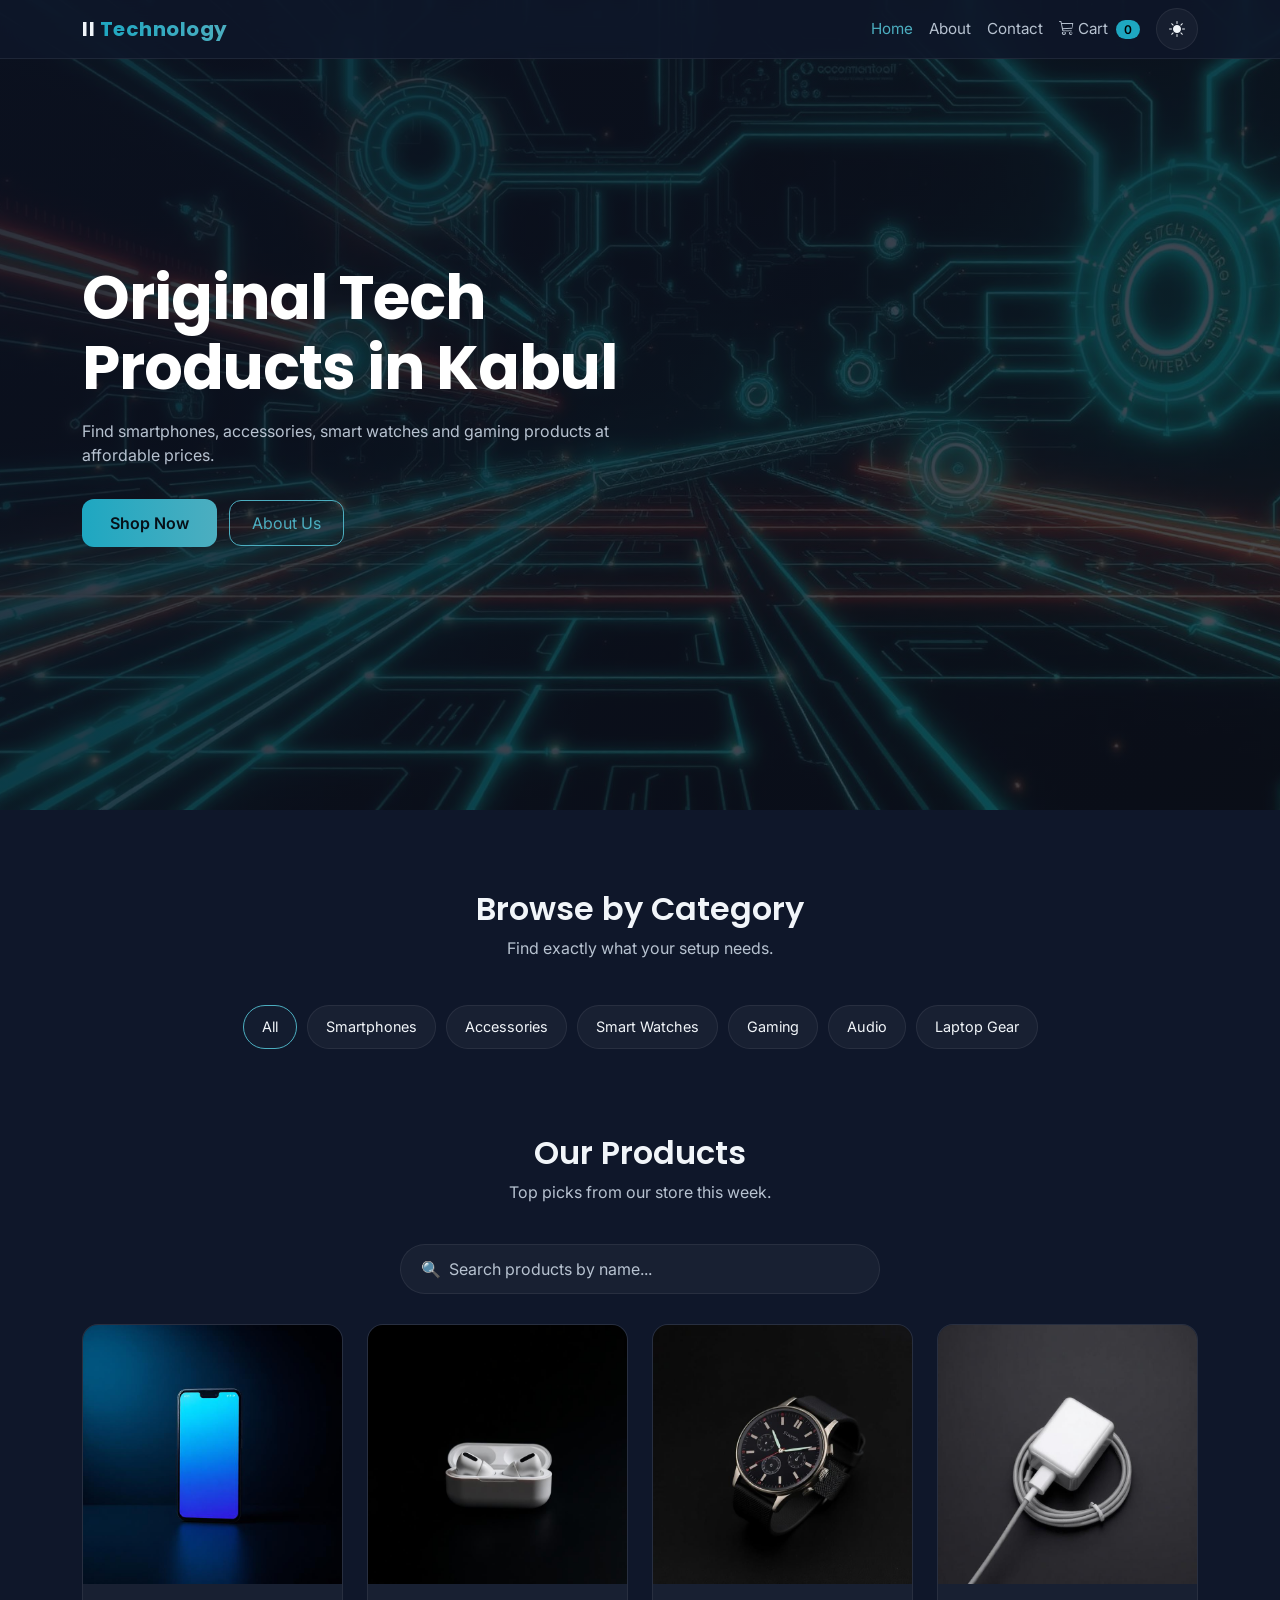
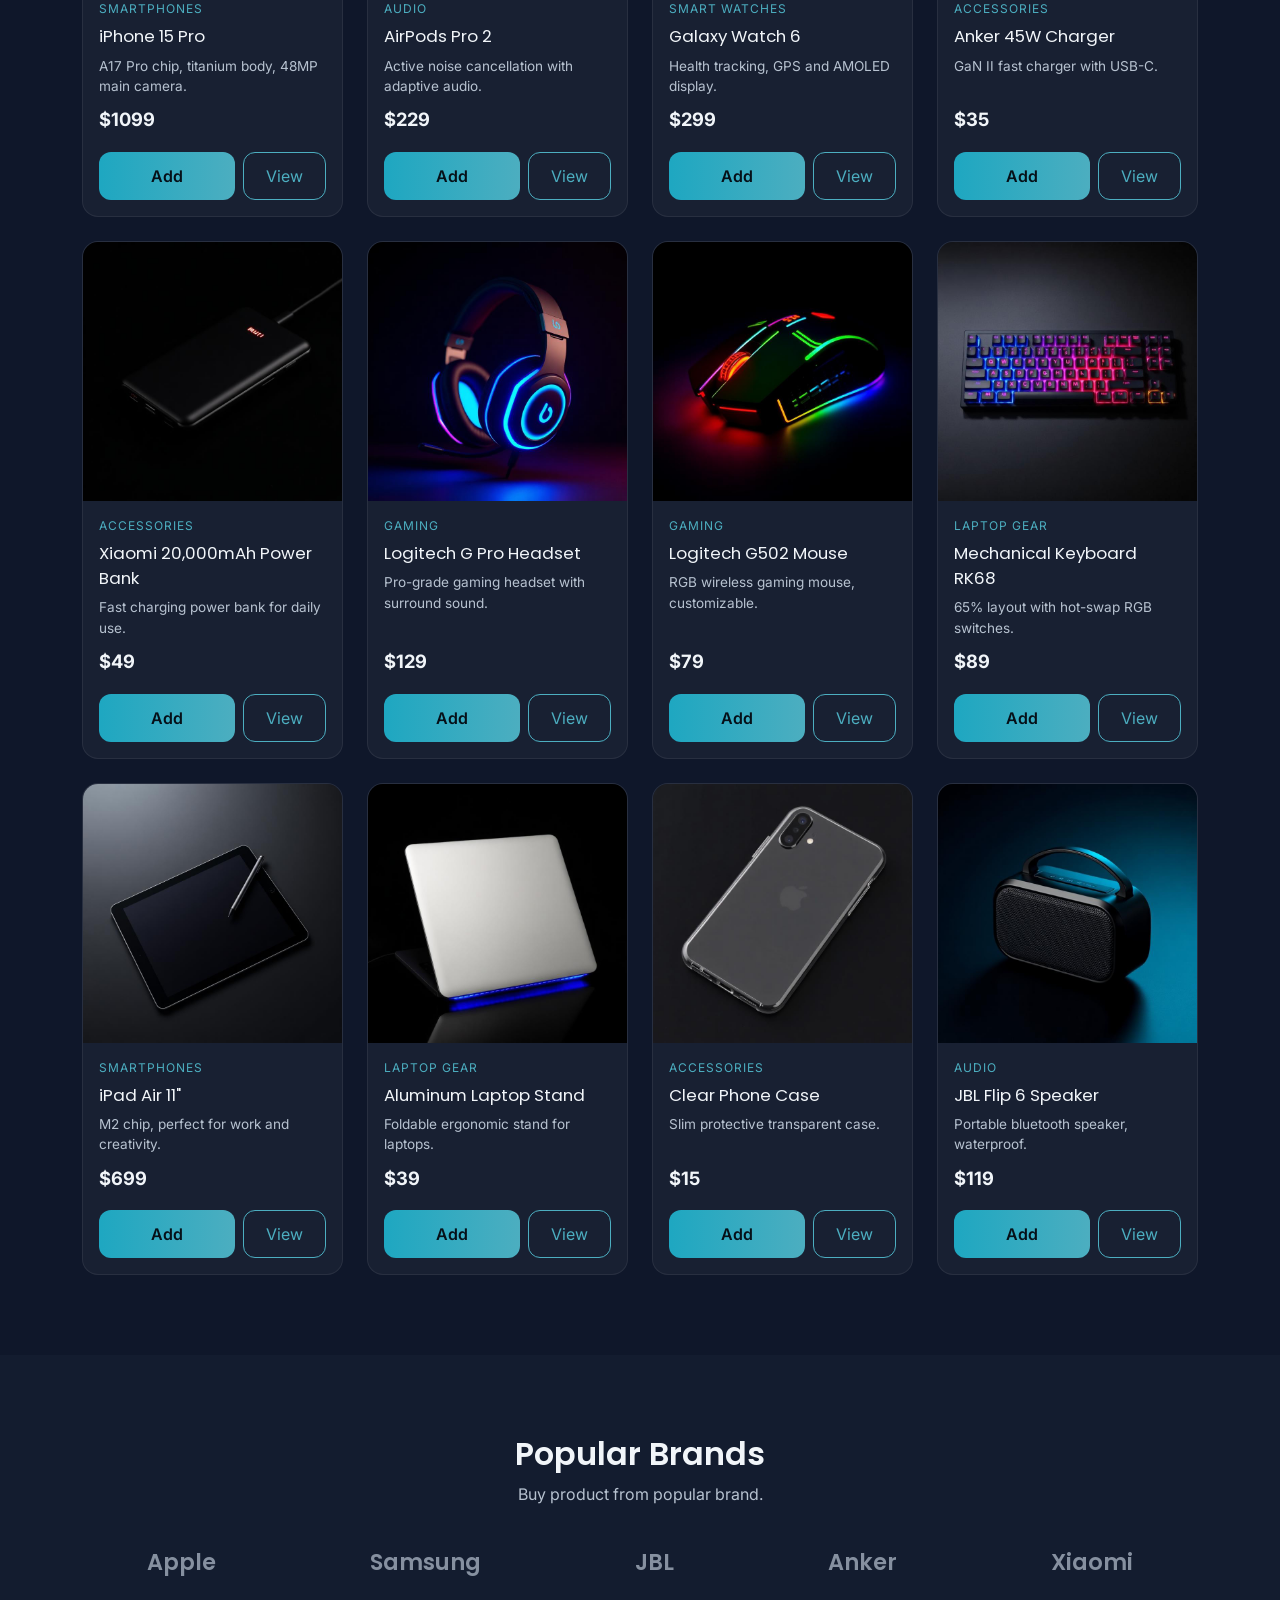
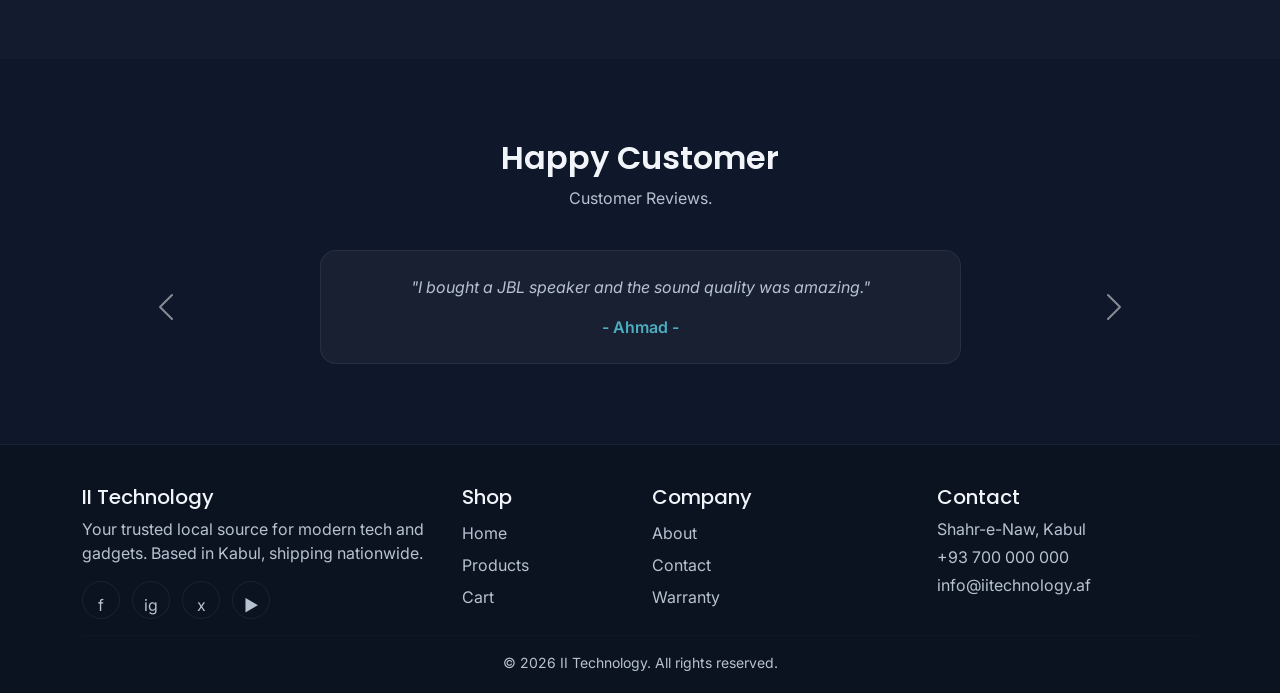
==== index.html @ 629fa8c8 "First version of iitech" ====
<!doctype html>
<html lang="en">
  <head>
    <meta charset="UTF-8" />
    <title>II Technology | Accessories Store</title>
    <meta
      name="description"
      content="II Technology - your local shop for smartphones, AirPods, smart watches, gaming gear and more."
    />
    <meta name="viewport" content="width=device-width, initial-scale=1" />

    <link
      href="https://cdn.jsdelivr.net/npm/bootstrap@5.3.2/dist/css/bootstrap.min.css"
      rel="stylesheet"
    />
    <link
      href="https://fonts.googleapis.com/css2?family=Poppins:wght@400;500;600;700&family=Inter:wght@400;500;600&display=swap"
      rel="stylesheet"
    />
    <link
      rel="stylesheet"
      href="https://cdn.jsdelivr.net/npm/bootstrap-icons@1.11.3/font/bootstrap-icons.min.css"
    />
    <link rel="stylesheet" href="css/style.css" />
  </head>
  <body>
    <!-- navbar -->
    <nav class="navbar navbar-expand-lg fixed-top">
      <div class="container">
        <a class="navbar-brand" href="index.html">II <span>Technology</span></a>
        <button
          class="navbar-toggler text-light"
          type="button"
          data-bs-toggle="collapse"
          data-bs-target="#navMain"
        >
          <span class="navbar-toggler-icon" style="filter: invert(1)"></span>
        </button>
        <div class="collapse navbar-collapse" id="navMain">
          <ul class="navbar-nav ms-auto align-items-lg-center">
            <li class="nav-item">
              <a class="nav-link active" href="index.html">Home</a>
            </li>
            <li class="nav-item">
              <a class="nav-link" href="about.html">About</a>
            </li>
            <li class="nav-item">
              <a class="nav-link" href="contact.html">Contact</a>
            </li>
            <li class="nav-item">
              <a class="nav-link" href="cart.html">
                <i class="bi bi-cart3"></i>
                Cart
                <span class="cart-badge cart-count">0</span>
              </a>
            </li>
            <li class="nav-item ms-lg-2">
              <button
                class="btn theme-toggle"
                id="themeToggle"
                title="Toggle theme"
              >
                <i class="bi bi-sun-fill"></i>
              </button>
            </li>
          </ul>
        </div>
      </div>
    </nav>

    <!-- hero -->
    <header class="hero">
      <div class="container position-relative">
        <div class="row align-items-center">
          <div class="col-lg-7">
            <h1 class="hero-title">Original Tech Products in Kabul</h1>
            <p class="hero-sub">
              Find smartphones, accessories, smart watches and gaming products
              at affordable prices.
            </p>
            <a href="#products" class="btn btn-glow pulse-anim mt-3"
              >Shop Now</a
            >
            <a href="about.html" class="btn btn-outline-neon mt-3 ms-2"
              >About Us</a
            >
          </div>
        </div>
      </div>
    </header>

    <!-- categories -->
    <section id="categories">
      <div class="container text-center">
        <h2 class="section-title">Browse by Category</h2>
        <p class="section-sub">Find exactly what your setup needs.</p>
        <div class="d-flex flex-wrap justify-content-center">
          <button class="cat-pill active" data-cat="All">All</button>
          <button class="cat-pill" data-cat="Smartphones">Smartphones</button>
          <button class="cat-pill" data-cat="Accessories">Accessories</button>
          <button class="cat-pill" data-cat="Smart Watches">
            Smart Watches
          </button>
          <button class="cat-pill" data-cat="Gaming">Gaming</button>
          <button class="cat-pill" data-cat="Audio">Audio</button>
          <button class="cat-pill" data-cat="Laptop Gear">Laptop Gear</button>
        </div>
      </div>
    </section>

    <!-- products -->
    <section id="products" style="padding-top: 0">
      <div class="container">
        <h2 class="section-title text-center">Our Products</h2>
        <p class="section-sub text-center">
          Top picks from our store this week.
        </p>

        <div class="search-wrap">
          <input
            type="text"
            id="searchInput"
            placeholder="🔍  Search products by name..."
          />
        </div>

        <div class="row g-4" id="productGrid"></div>
      </div>
    </section>

    <!-- brands -->
    <section style="background: var(--bg2)">
      <div class="container">
        <h2 class="section-title text-center">Popular Brands</h2>
        <p class="section-sub text-center">Buy product from popular brand.</p>
        <div class="brand-strip">
          <div class="brand">Apple</div>
          <div class="brand">Samsung</div>
          <div class="brand">JBL</div>
          <div class="brand">Anker</div>
          <div class="brand">Xiaomi</div>
        </div>
      </div>
    </section>

    <!-- testimonials carousel -->
    <section>
      <div class="container">
        <h2 class="section-title text-center">Happy Customer</h2>
        <p class="section-sub text-center">Customer Reviews.</p>

        <div id="reviewSlider" class="carousel slide" data-bs-ride="carousel">
          <div class="carousel-inner">
            <div class="carousel-item active">
              <div class="row justify-content-center">
                <div class="col-md-7">
                  <div class="testimonial text-center">
                    <p>
                      "I bought a JBL speaker and the sound quality was
                      amazing."
                    </p>
                    <div class="who">- Ahmad -</div>
                  </div>
                </div>
              </div>
            </div>
            <div class="carousel-item">
              <div class="row justify-content-center">
                <div class="col-md-7">
                  <div class="testimonial text-center">
                    <p>
                      "Honest shop, the staff actually knows what they sell.
                      Will buy again."
                    </p>
                    <div class="who">- Sara -</div>
                  </div>
                </div>
              </div>
            </div>
            <div class="carousel-item">
              <div class="row justify-content-center">
                <div class="col-md-7">
                  <div class="testimonial text-center">
                    <p>
                      "Honest shop, the staff actually knows what they sell."
                    </p>
                    <div class="who">- Bilal -</div>
                  </div>
                </div>
              </div>
            </div>
          </div>
          <button
            class="carousel-control-prev"
            type="button"
            data-bs-target="#reviewSlider"
            data-bs-slide="prev"
          >
            <span class="carousel-control-prev-icon"></span>
          </button>
          <button
            class="carousel-control-next"
            type="button"
            data-bs-target="#reviewSlider"
            data-bs-slide="next"
          >
            <span class="carousel-control-next-icon"></span>
          </button>
        </div>
      </div>
    </section>
    <!-- product modal -->
    <div class="modal fade" id="productModal" tabindex="-1">
      <div class="modal-dialog modal-lg modal-dialog-centered">
        <div
          class="modal-content"
          style="
            background: var(--bg2);
            color: var(--text);
            border: 1px solid var(--border);
          "
        >
          <div class="modal-header border-0">
            <h5 class="modal-title" id="modalName"></h5>
            <button
              type="button"
              class="btn-close btn-close-white"
              data-bs-dismiss="modal"
            ></button>
          </div>
          <div class="modal-body">
            <div class="row g-3">
              <div class="col-md-5">
                <img id="modalImg" alt="" class="img-fluid rounded" />
              </div>
              <div class="col-md-7">
                <div class="product-cat" id="modalCat"></div>
                <p class="mt-2" id="modalDesc"></p>
                <div class="product-price" id="modalPrice"></div>
                <button class="btn btn-glow" id="modalAdd">Add to Cart</button>
              </div>
            </div>
          </div>
        </div>
      </div>
    </div>

    <!-- footer -->
    <footer>
      <div class="container">
        <div class="row g-4">
          <div class="col-md-4">
            <h5>II Technology</h5>
            <p>
              Your trusted local source for modern tech and gadgets. Based in
              Kabul, shipping nationwide.
            </p>
            <div class="socials">
              <a href="#" aria-label="Facebook">f</a>
              <a href="#" aria-label="Instagram">ig</a>
              <a href="#" aria-label="Twitter">x</a>
              <a href="#" aria-label="YouTube">▶</a>
            </div>
          </div>
          <div class="col-md-2">
            <h5>Shop</h5>
            <a href="index.html">Home</a>
            <a href="index.html#products">Products</a>
            <a href="cart.html">Cart</a>
          </div>
          <div class="col-md-3">
            <h5>Company</h5>
            <a href="about.html">About</a>
            <a href="contact.html">Contact</a>
            <a href="#">Warranty</a>
          </div>
          <div class="col-md-3">
            <h5>Contact</h5>
            <p class="mb-1">Shahr-e-Naw, Kabul</p>
            <p class="mb-1">+93 700 000 000</p>
            <p>info@iitechnology.af</p>
          </div>
        </div>
        <hr style="border-color: var(--border)" />
        <p class="text-center small mb-0">
          © 2026 II Technology. All rights reserved.
        </p>
      </div>
    </footer>

    <button id="backTop" aria-label="Back to top">↑</button>

    <script src="https://cdn.jsdelivr.net/npm/bootstrap@5.3.2/dist/js/bootstrap.bundle.min.js"></script>
    <script src="js/products.js"></script>
    <script src="js/main.js"></script>
  </body>
</html>
---- css/style.css ----
:root {
  --bg: #0f172a;
  --bg2: #131c2f;
  --accent: #1ea7c1;
  --neon: #4caec0;
  --text: #f1f5f9;
  --muted: #b7c2d0;
  --card: rgba(255, 255, 255, 0.04);
  --border: rgba(255, 255, 255, 0.07);
}

* {
  box-sizing: border-box;
}

body {
  font-family: "Inter", system-ui, sans-serif;
  background: var(--bg);
  color: var(--text);
  margin: 0;
  overflow-x: hidden;
}

h1,
h2,
h3,
h4,
.brand-title {
  font-family: "Poppins", sans-serif;
  font-weight: 600;
}

a {
  color: var(--neon);
  text-decoration: none;
}
a:hover {
  color: var(--accent);
}

/* navbar */
.navbar {
  background: rgba(15, 23, 42, 0.85);
  backdrop-filter: blur(20px);
  border-bottom: 1px solid var(--border);
  transition: all 0.3s ease;
}
.navbar.scrolled {
  background: var(--bg);
}
.navbar-brand {
  font-family: "Poppins", sans-serif;
  font-weight: 700;
  color: var(--text) !important;
  letter-spacing: 0.5px;
}
.navbar-brand span {
  background: linear-gradient(90deg, var(--accent), var(--neon));
  -webkit-background-clip: text;
  -webkit-text-fill-color: transparent;
}
.nav-link {
  color: var(--muted) !important;
  font-size: 0.95rem;
  transition: color 0.2s;
}
.nav-link:hover,
.nav-link.active {
  color: var(--neon) !important;
}

.cart-badge {
  background: var(--accent);
  color: #000;
  border-radius: 999px;
  padding: 2px 8px;
  font-size: 0.75rem;
  font-weight: 600;
  margin-left: 4px;
}

/* hero */
.hero {
  position: relative;
  min-height: 90vh;
  display: flex;
  align-items: center;
  background:
    linear-gradient(135deg, rgba(15, 23, 42, 0.85), rgba(17, 24, 39, 0.7)),
    url("../images/hero.jpg") center/cover no-repeat;
  overflow: hidden;
}

.hero::before {
  content: "";
  position: absolute;
  inset: 0;
  background: rgba(0, 0, 0, 0.15);
}

.hero-title {
  font-size: clamp(2.2rem, 5vw, 3.8rem);
  line-height: 1.15;
  font-weight: 700;
  color: #ffffff;
  letter-spacing: -1px;
  max-width: 700px;
  animation: fadeUp 0.8s ease both;
}

.hero-sub {
  color: var(--muted);
  max-width: 560px;
  margin-top: 1rem;
  animation: fadeUp 1s ease 0.2s both;
}
.hero .btn-glow {
  animation: fadeUp 1s ease 0.4s both;
}

.btn-glow {
  background: linear-gradient(90deg, var(--accent), var(--neon));
  color: #061018;
  font-weight: 600;
  border: none;
  padding: 12px 28px;
  border-radius: 12px;
}

.btn-glow:hover {
  transform: translateY(-1px);
  box-shadow: 0 4px 12px rgba(0, 0, 0, 0.2);
  color: #061018;
}

.btn-outline-neon {
  border: 1px solid var(--neon);
  color: var(--neon);
  background: transparent;
  padding: 10px 22px;
  border-radius: 12px;
  transition: all 0.25s;
}
.btn-outline-neon:hover {
  background: var(--neon);
  color: #061018;
}

/* sections */
section {
  padding: 80px 0;
}
.section-title {
  font-size: 2rem;
  margin-bottom: 8px;
}
.section-sub {
  color: var(--muted);
  margin-bottom: 40px;
}

/* product cards */
.product-card {
  background: var(--card);
  border: 1px solid var(--border);
  border-radius: 16px;
  overflow: hidden;
  transition:
    transform 0.3s,
    box-shadow 0.3s,
    border-color 0.3s;
  height: 100%;
  display: flex;
  flex-direction: column;
}

.product-card:hover {
  transform: translateY(-5px);
  border-color: rgba(71, 191, 212, 0.3);
  box-shadow: 0 10px 28px rgba(0, 0, 0, 0.22);
}

.product-img {
  width: 100%;
  aspect-ratio: 1/1;
  object-fit: cover;
  background: #0b1220;
}
.product-body {
  padding: 16px;
  flex: 1;
  display: flex;
  flex-direction: column;
}
.product-cat {
  font-size: 0.75rem;
  color: var(--neon);
  text-transform: uppercase;
  letter-spacing: 1px;
}
.product-name {
  font-family: "Poppins", sans-serif;
  font-size: 1.05rem;
  margin: 6px 0;
}
.product-desc {
  color: var(--muted);
  font-size: 0.85rem;
  flex: 1;
}
.product-price {
  font-weight: 700;
  font-size: 1.15rem;
  color: var(--text);
  margin: 10px 0;
}

/* categories */
.cat-pill {
  background: var(--card);
  border: 1px solid var(--border);
  color: var(--text);
  padding: 10px 18px;
  border-radius: 999px;
  margin: 5px;
  cursor: pointer;
  transition:
    background 0.25s,
    color 0.25s,
    border-color 0.25s;
  font-size: 0.9rem;
}
.cat-pill:hover,
.cat-pill.active {
  background: var(--bg2);
  color: var(--text);
  border-color: var(--neon);
}

/* search bar */
.search-wrap {
  max-width: 480px;
  margin: 0 auto 30px;
}
.search-wrap input {
  background: var(--card);
  border: 1px solid var(--border);
  color: var(--text);
  border-radius: 999px;
  padding: 12px 20px;
  width: 100%;
}
.search-wrap input::placeholder {
  color: var(--muted);
}
.search-wrap input:focus {
  outline: none;
  border-color: var(--neon);
  box-shadow: 0 0 0 3px rgba(34, 211, 238, 0.15);
}

/* brands */
.brand-strip {
  display: flex;
  flex-wrap: wrap;
  gap: 24px;
  justify-content: space-around;
  align-items: center;
}
.brand-strip .brand {
  font-family: "Poppins", sans-serif;
  font-weight: 600;
  color: var(--muted);
  font-size: 1.4rem;
  opacity: 0.7;
  transition:
    opacity 0.3s,
    color 0.3s;
}

.brand-strip .brand:hover {
  opacity: 1;
  color: var(--text);
}

/* testimonial */
.testimonial {
  background: var(--card);
  border: 1px solid var(--border);
  border-radius: 16px;
  padding: 24px;
  height: 100%;
}
.testimonial p {
  color: var(--muted);
  font-style: italic;
}
.testimonial .who {
  color: var(--neon);
  font-weight: 600;
  margin-top: 10px;
}

/* footer */
footer {
  background: #0b1220;
  border-top: 1px solid var(--border);
  padding: 40px 0 20px;
  color: var(--muted);
}
footer h5 {
  color: var(--text);
  font-family: "Poppins", sans-serif;
}
footer a {
  color: var(--muted);
  display: block;
  padding: 4px 0;
}
footer a:hover {
  color: var(--neon);
}
.socials a {
  display: inline-block;
  width: 38px;
  height: 38px;
  line-height: 38px;
  text-align: center;
  border: 1px solid var(--border);
  border-radius: 50%;
  margin-right: 8px;
  transition: all 0.25s;
}
.socials a:hover {
  background: var(--neon);
  color: #061018;
  border-color: var(--neon);
}

/* back to top */
#backTop {
  position: fixed;
  right: 20px;
  bottom: 20px;
  width: 44px;
  height: 44px;
  border-radius: 50%;
  background: var(--neon);
  color: #061018;
  border: none;
  display: none;
  z-index: 999;
  font-size: 1.2rem;
  box-shadow: 0 4px 20px rgba(34, 211, 238, 0.35);
}
#backTop.show {
  display: block;
  animation: fadeIn 0.3s;
}

/* toast */
.toast-mini {
  position: fixed;
  bottom: 30px;
  left: 50%;
  transform: translateX(-50%) translateY(40px);
  background: var(--neon);
  color: #061018;
  padding: 12px 22px;
  border-radius: 999px;
  font-weight: 600;
  opacity: 0;
  transition: all 0.35s;
  z-index: 9999;
  box-shadow: 0 6px 24px rgba(34, 211, 238, 0.4);
}
.toast-mini.show {
  opacity: 1;
  transform: translateX(-50%) translateY(0);
}

/* cart page */
.cart-item {
  background: var(--card);
  border: 1px solid var(--border);
  border-radius: 14px;
  padding: 14px;
  margin-bottom: 12px;
  display: flex;
  align-items: center;
  gap: 14px;
}
.cart-item img {
  width: 80px;
  height: 80px;
  object-fit: cover;
  border-radius: 10px;
}
.qty-btn {
  background: var(--bg2);
  border: 1px solid var(--border);
  color: var(--text);
  width: 30px;
  height: 30px;
  border-radius: 6px;
  cursor: pointer;
}
.qty-btn:hover {
  border-color: var(--neon);
  color: var(--neon);
}

.cart-summary {
  background: var(--card);
  border: 1px solid var(--border);
  border-radius: 16px;
  padding: 20px;
  position: sticky;
  top: 90px;
}

/* forms */
.form-control,
.form-select {
  background: var(--card);
  border: 1px solid var(--border);
  color: var(--text);
  border-radius: 10px;
  padding: 12px 14px;
}
.form-control:focus,
.form-select:focus {
  background: var(--card);
  color: var(--text);
  border-color: var(--neon);
  box-shadow: 0 0 0 3px rgba(34, 211, 238, 0.15);
}
.form-control::placeholder {
  color: #6b7a93;
}
.form-label {
  color: var(--muted);
  font-size: 0.9rem;
}
.error-msg {
  color: #f87171;
  font-size: 0.8rem;
  margin-top: 4px;
  min-height: 1em;
}

/* about page */
.stat-box {
  background: var(--card);
  border: 1px solid var(--border);
  border-radius: 14px;
  padding: 24px;
  text-align: center;
}
.stat-num {
  font-family: "Poppins", sans-serif;
  font-size: 2.4rem;
  background: linear-gradient(90deg, var(--accent), var(--neon));
  font-weight: 700;
}
.team-card {
  background: var(--card);
  border: 1px solid var(--border);
  border-radius: 14px;
  padding: 20px;
  text-align: center;
}
.team-card .avatar {
  width: 90px;
  height: 90px;
  border-radius: 50%;
  background: url(/images/headset.jpg) center/cover no-repeat;
  margin: 0 auto 12px;
  display: flex;
  align-items: center;
  justify-content: center;
  font-size: 2rem;
  font-weight: 700;
}
.timeline {
  border-left: 2px solid var(--neon);
  padding-left: 20px;
  margin-left: 10px;
}
.timeline-item {
  margin-bottom: 20px;
  position: relative;
}
.timeline-item::before {
  content: "";
  width: 12px;
  height: 12px;
  background: var(--neon);
  border-radius: 50%;
  position: absolute;
  left: -27px;
  top: 6px;
}
.timeline-item .year {
  color: var(--neon);
  font-weight: 600;
}

/* contact */
.contact-info {
  background: var(--card);
  border: 1px solid var(--border);
  border-radius: 14px;
  padding: 20px;
  margin-bottom: 14px;
}

.faq .accordion-item {
  background: var(--card);
  border: 1px solid var(--border);
  border-radius: 10px !important;
  margin-bottom: 10px;
  overflow: hidden;
}
.faq .accordion-button {
  background: transparent;
  color: var(--text);
  font-weight: 500;
}
.faq .accordion-button:not(.collapsed) {
  background: rgba(34, 211, 238, 0.08);
  color: var(--neon);
}
.faq .accordion-body {
  color: var(--muted);
}

/* animations */
@keyframes fadeIn {
  from {
    opacity: 0;
  }
  to {
    opacity: 1;
  }
}
@keyframes fadeUp {
  from {
    opacity: 0;
    transform: translateY(20px);
  }
  to {
    opacity: 1;
    transform: translateY(0);
  }
}
@keyframes spin {
  to {
    transform: rotate(360deg);
  }
}

.reveal {
  opacity: 20;
  transform: translateY(30px);
  transition:
    opacity 0.5s ease,
    transform 0.5s ease;
}
.reveal.in {
  opacity: 10;
  transform: translateY(0);
}

/* mobile */
@media (max-width: 768px) {
  section {
    padding: 50px 0;
  }
  .hero {
    min-height: 70vh;
    padding-top: 60px;
  }
  .cart-summary {
    position: static;
    margin-top: 20px;
  }
  .hero-title {
    font-size: 2.3rem;
  }

  .hero-sub {
    font-size: 0.95rem;
  }
}
img {
  display: block;
}

body.light-mode {
  --bg: #f3f4f6;
  --bg2: #ffffff;
  --text: #111827;
  --muted: #4b5563;
  --card: rgba(0, 0, 0, 0.04);
  --border: rgba(0, 0, 0, 0.08);
}

.theme-toggle {
  width: 42px;
  height: 42px;
  border-radius: 50%;
  border: 1px solid var(--border);
  color: var(--text);
  background: var(--card);
  transition: all 0.25s ease;
}

.theme-toggle:hover {
  border-color: var(--neon);
  color: var(--neon);
}
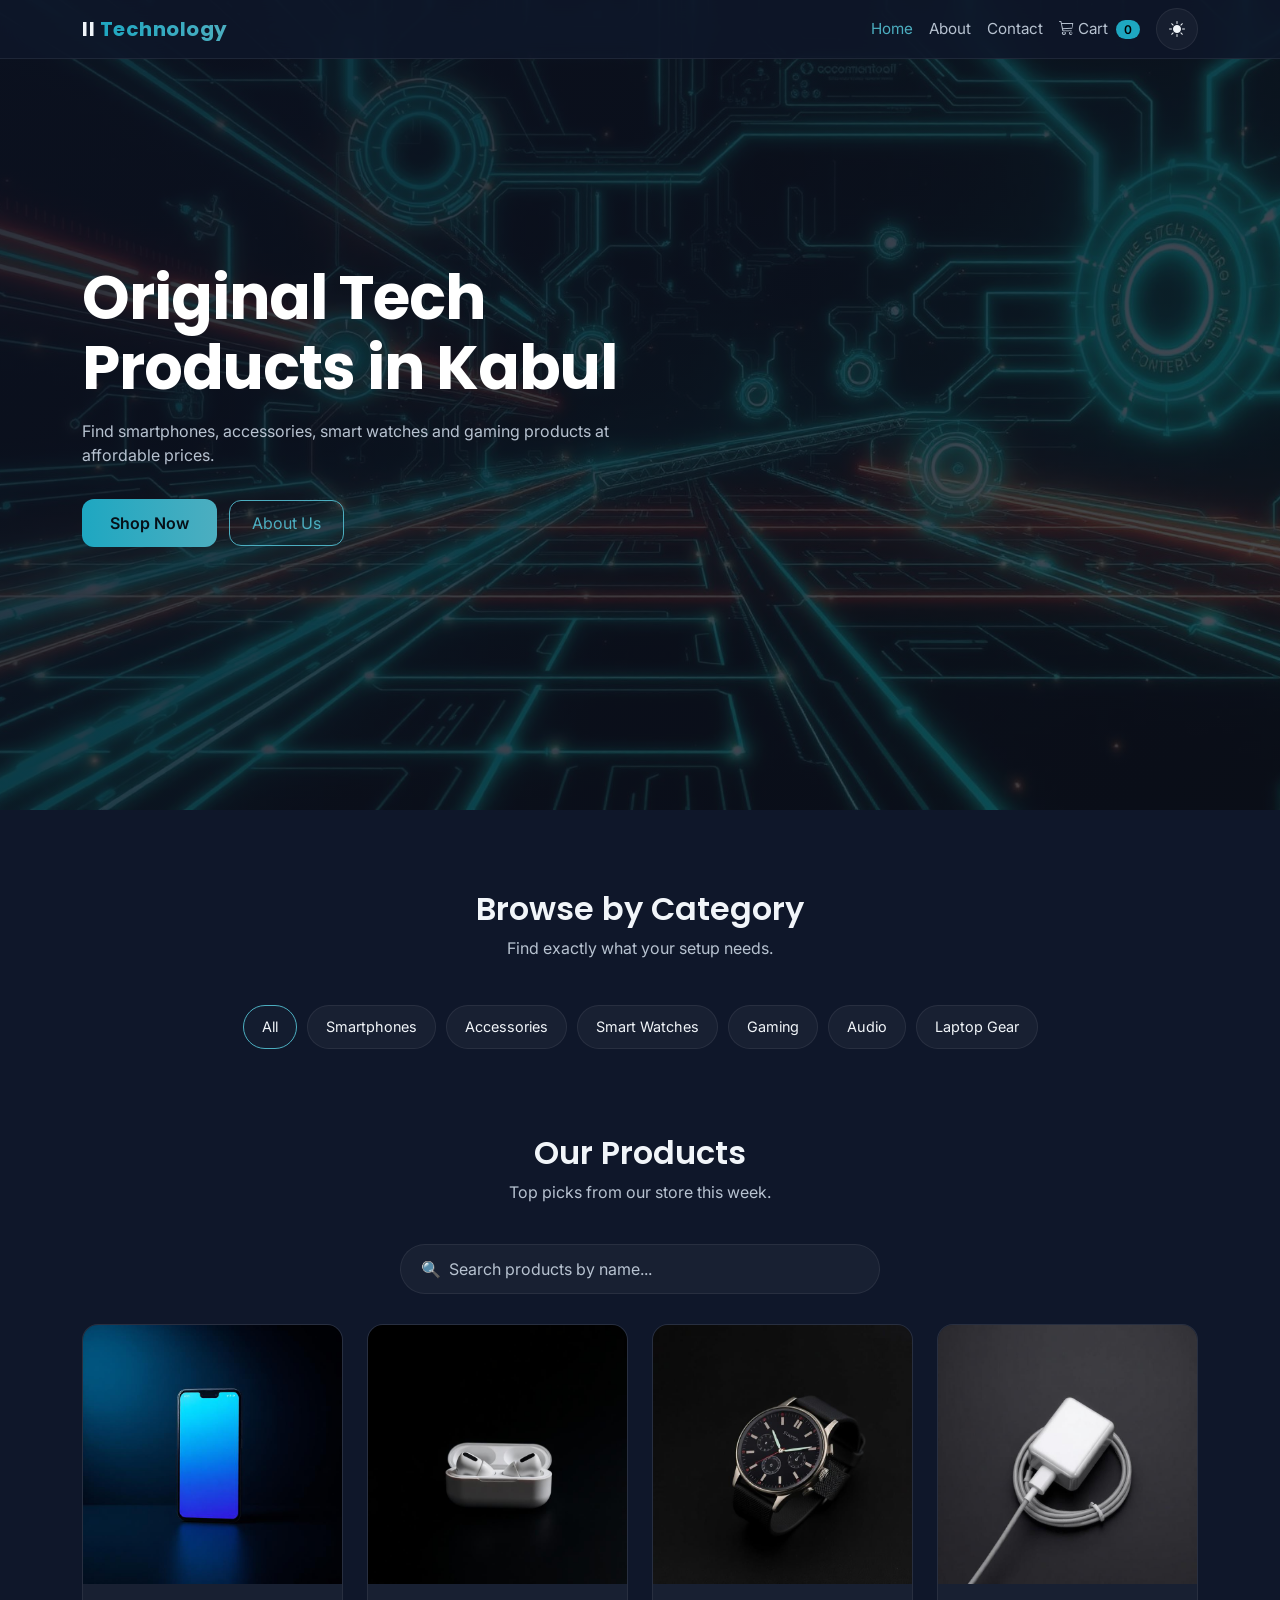
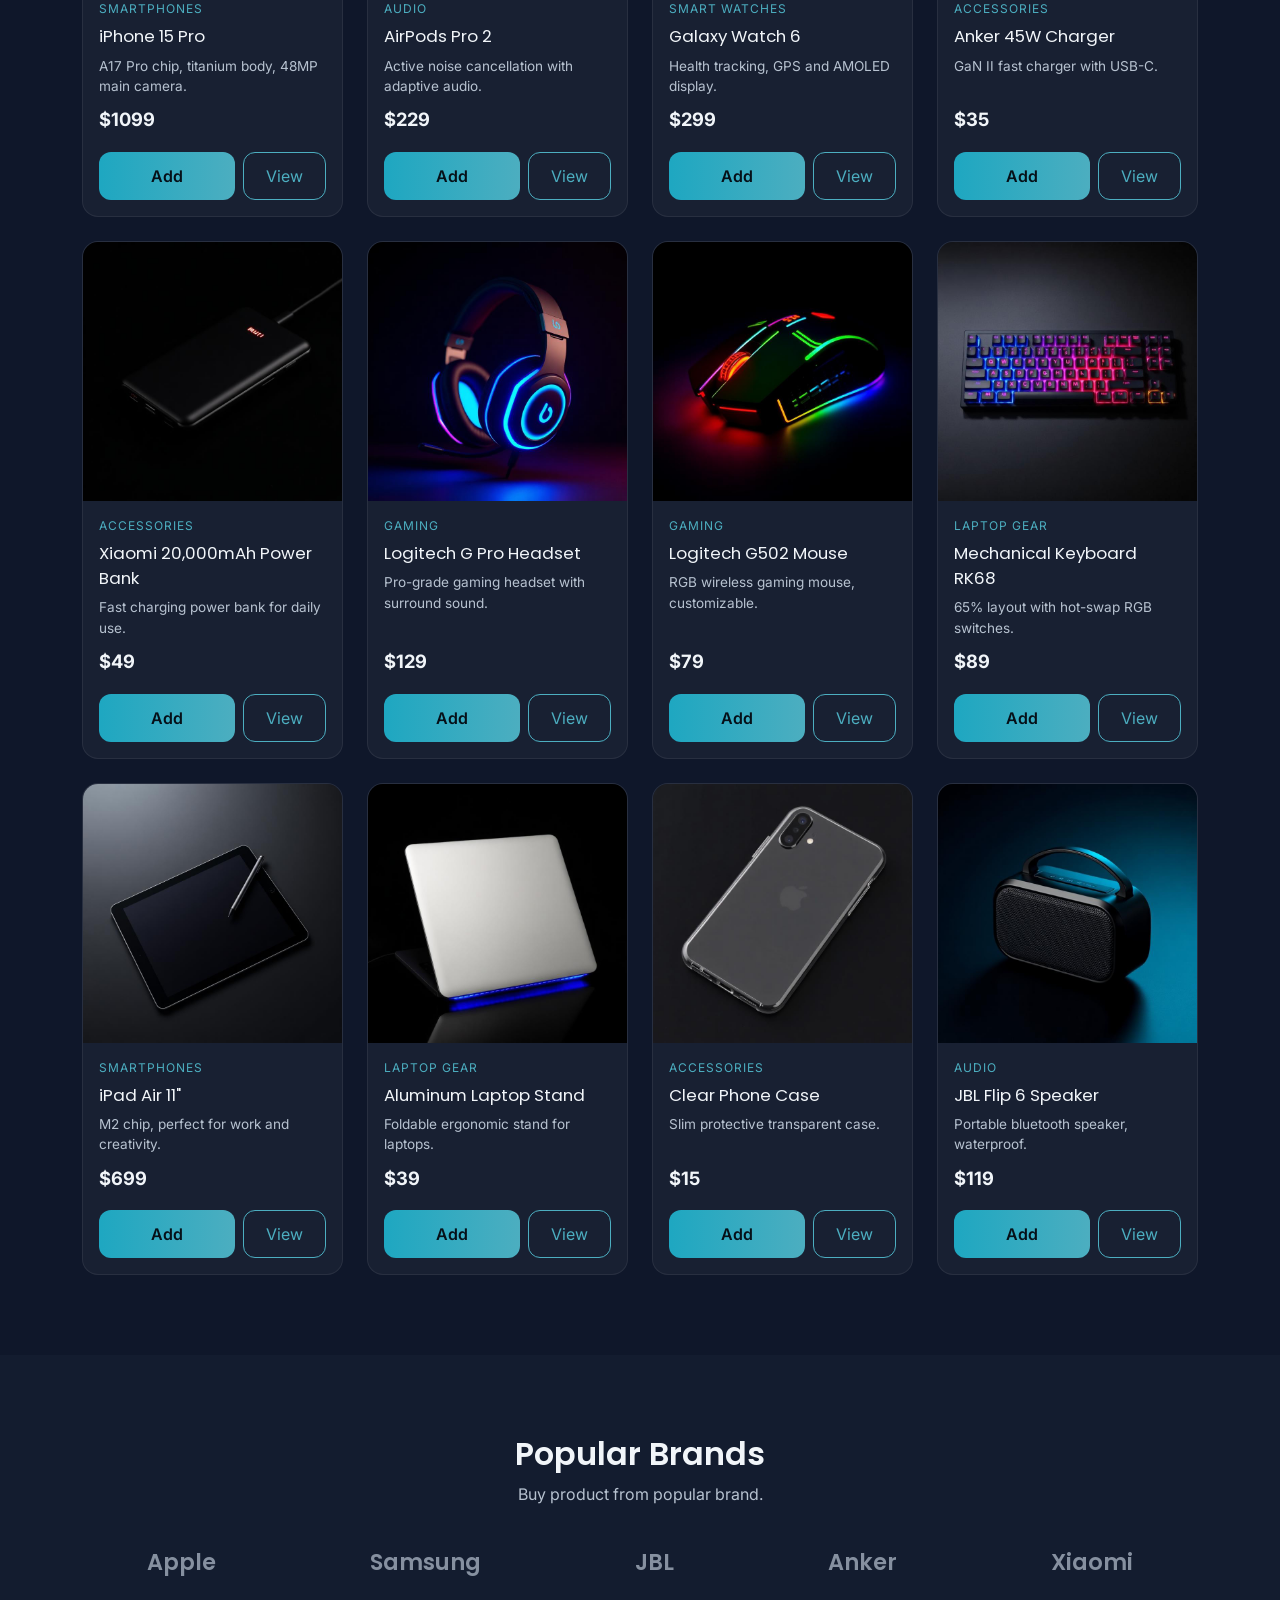
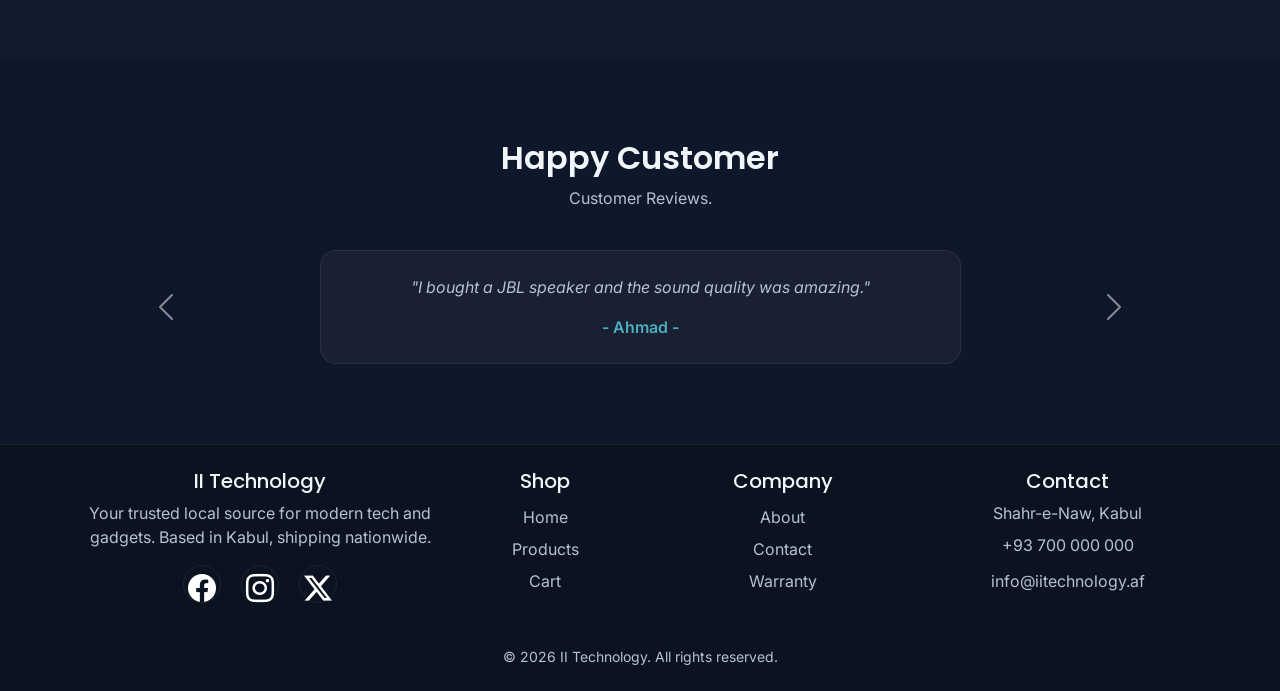
==== commit ef77e4c7: "update footer" ====
--- a/index.html
+++ b/index.html
@@ -246,7 +246,7 @@
     </div>
 
     <!-- footer -->
-    <footer>
+    <footer class="text-center p-4">
       <div class="container">
         <div class="row g-4">
           <div class="col-md-4">
@@ -256,29 +256,47 @@
               Kabul, shipping nationwide.
             </p>
             <div class="socials">
-              <a href="#" aria-label="Facebook">f</a>
-              <a href="#" aria-label="Instagram">ig</a>
-              <a href="#" aria-label="Twitter">x</a>
-              <a href="#" aria-label="YouTube">▶</a>
+              <a href="#" class="text-white mx-2">
+                <i class="bi bi-facebook fs-3"></i>
+              </a>
+
+              <a href="#" class="text-white mx-2">
+                <i class="bi bi-instagram fs-3"></i>
+              </a>
+
+              <a href="#" class="text-white mx-2">
+                <i class="bi bi-twitter-x fs-3"></i>
+              </a>
             </div>
           </div>
           <div class="col-md-2">
             <h5>Shop</h5>
+
             <a href="index.html">Home</a>
             <a href="index.html#products">Products</a>
             <a href="cart.html">Cart</a>
           </div>
+
           <div class="col-md-3">
             <h5>Company</h5>
+
             <a href="about.html">About</a>
             <a href="contact.html">Contact</a>
             <a href="#">Warranty</a>
           </div>
+
           <div class="col-md-3">
             <h5>Contact</h5>
+
             <p class="mb-1">Shahr-e-Naw, Kabul</p>
-            <p class="mb-1">+93 700 000 000</p>
-            <p>info@iitechnology.af</p>
+
+            <p class="mb-1">
+              <a href="tel:+93700000000"> +93 700 000 000 </a>
+            </p>
+
+            <p>
+              <a href="mailto:info@iitechnology.af"> info@iitechnology.af </a>
+            </p>
           </div>
         </div>
         <hr style="border-color: var(--border)" />
--- a/css/style.css
+++ b/css/style.css
@@ -330,11 +330,6 @@
   border-radius: 50%;
   margin-right: 8px;
   transition: all 0.25s;
-}
-.socials a:hover {
-  background: var(--neon);
-  color: #061018;
-  border-color: var(--neon);
 }
 
 /* back to top */
